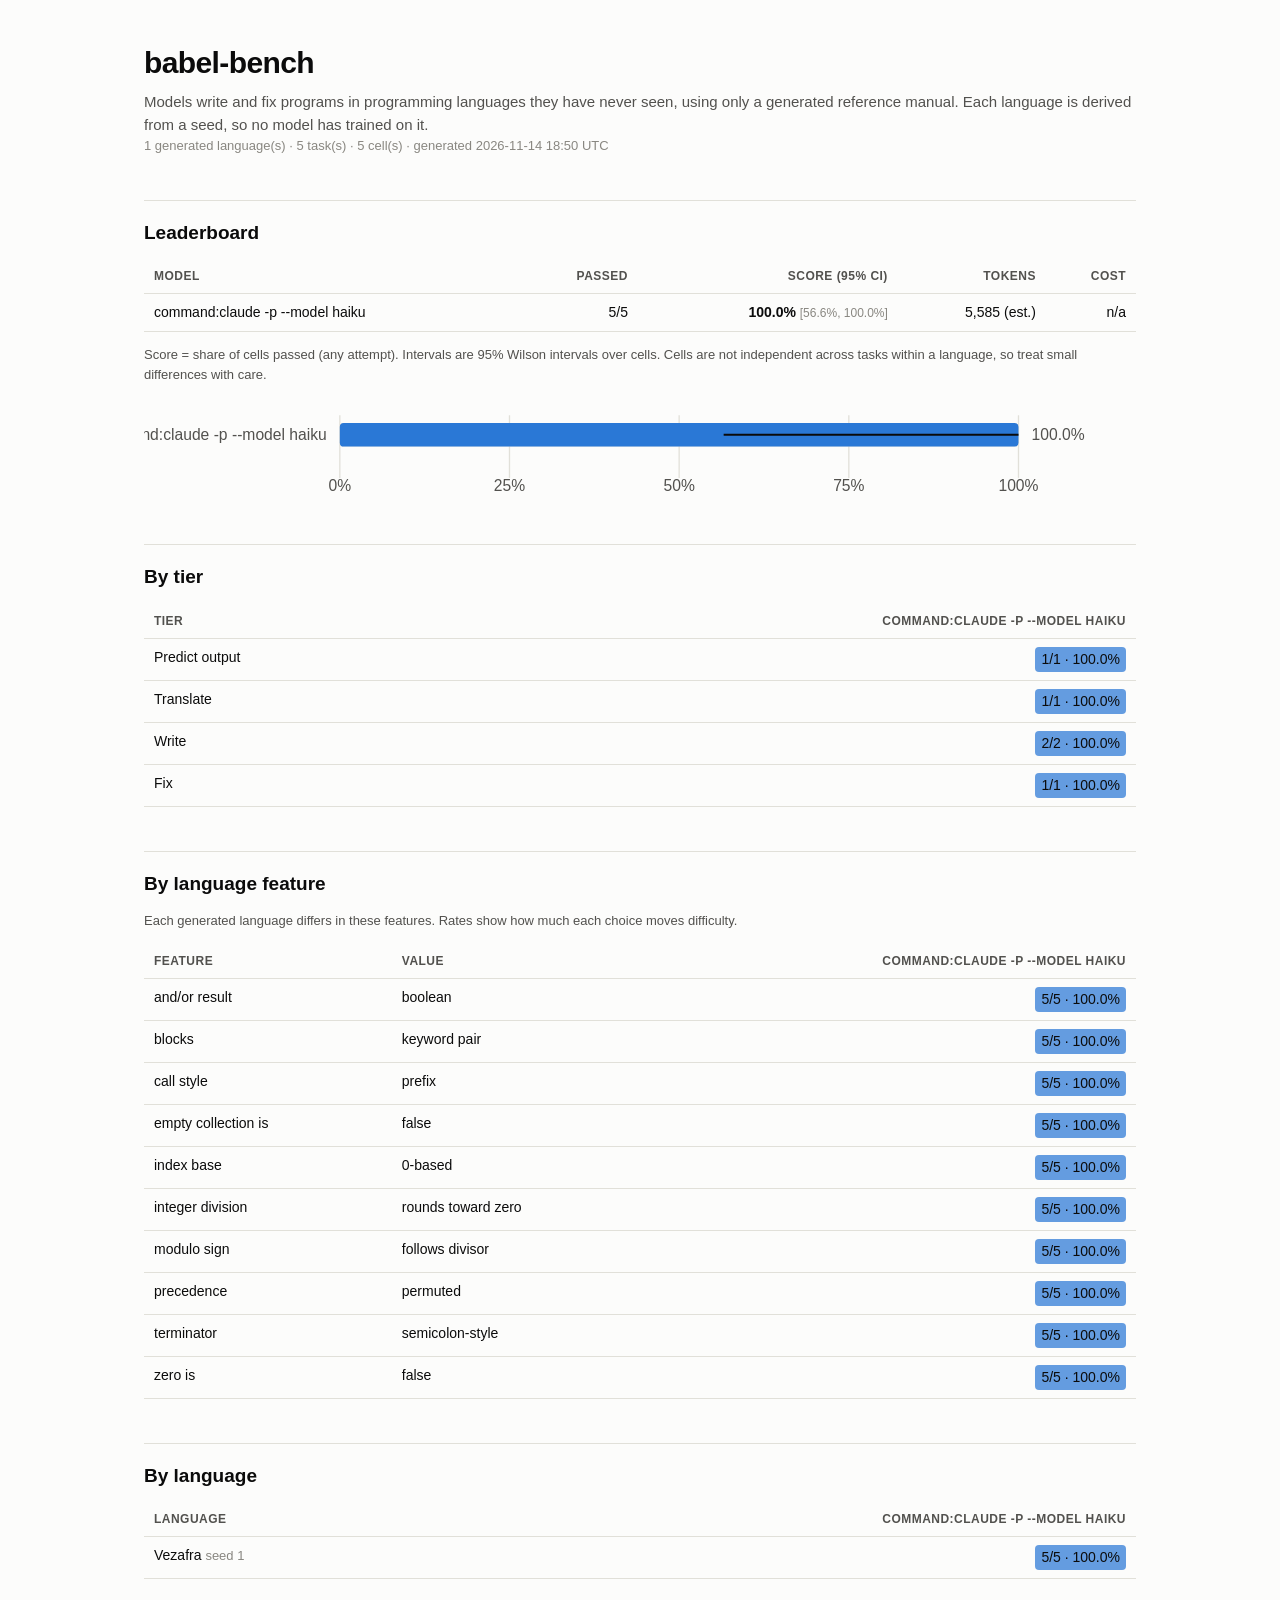
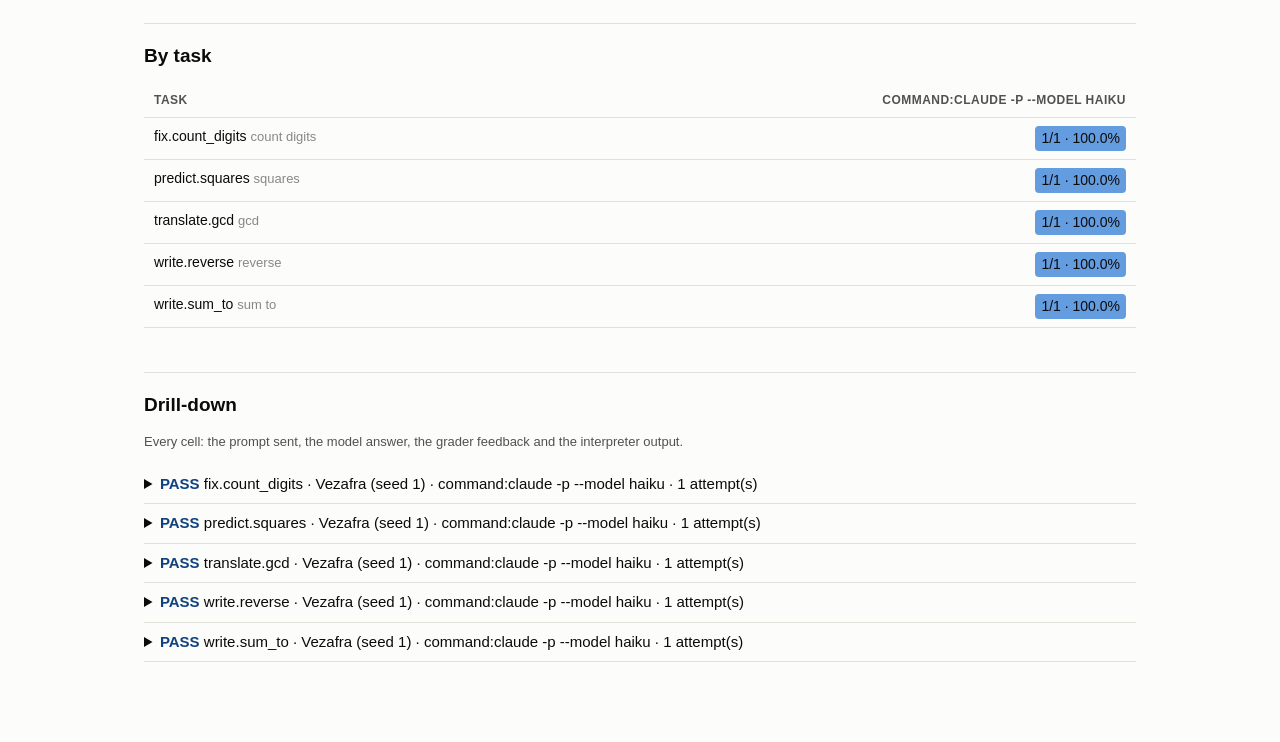
==== samples/haiku-sample/report.html @ 9feb61d3 "docs: README with architecture, quickstart, verification and Haiku sample" ====
<!doctype html>
<html lang="en"><head><meta charset="utf-8">
<meta name="viewport" content="width=device-width, initial-scale=1">
<title>babel-bench report</title><style>
:root { color-scheme: light; --surface:#fcfcfb; --ink:#0b0b0b; --ink2:#52514e; --muted:#898781;
  --grid:#e1e0d9; --axis:#c3c2b7; --blue:#2a78d6; --blue-soft:#cde2fb; --blue-deep:#104281; }
@media (prefers-color-scheme: dark) { :root { color-scheme: dark; --surface:#1a1a19; --ink:#f0efec;
  --ink2:#c3c2b7; --muted:#898781; --grid:#2c2c2a; --axis:#383835; --blue:#3987e5; --blue-soft:#1c5cab;
  --blue-deep:#9ec5f4; } }
* { box-sizing: border-box; }
body { margin:0; background:var(--surface); color:var(--ink);
  font: 15px/1.5 -apple-system, BlinkMacSystemFont, "Helvetica Neue", Arial, sans-serif; }
main { max-width: 1040px; margin: 0 auto; padding: 40px 24px 80px; }
h1 { font-size: 30px; margin: 0 0 6px; letter-spacing: -0.02em; }
h2 { font-size: 19px; margin: 44px 0 12px; padding-top: 18px; border-top: 1px solid var(--grid); }
p.lede, .meta { color: var(--ink2); margin: 0; }
.meta { font-size: 13px; color: var(--muted); }
table { width: 100%; border-collapse: collapse; font-size: 14px; font-variant-numeric: tabular-nums; }
th, td { text-align: left; padding: 8px 10px; border-bottom: 1px solid var(--grid); vertical-align: top; }
th { font-weight: 600; color: var(--ink2); font-size: 12px; text-transform: uppercase; letter-spacing: .04em; }
td.num, th.num { text-align: right; }
.cell { display:inline-block; min-width: 54px; text-align:center; border-radius: 4px; padding: 2px 6px; }
.ci { color: var(--muted); font-size: 12px; }
.pass { color: var(--blue-deep); font-weight: 600; } .fail { color: var(--ink2); }
details { border-bottom: 1px solid var(--grid); padding: 8px 0; }
summary { cursor: pointer; font-variant-numeric: tabular-nums; }
pre { background: rgba(0,0,0,0.04); padding: 10px 12px; border-radius: 6px; overflow-x: auto;
  font: 12.5px/1.45 ui-monospace, SFMono-Regular, Menlo, monospace; white-space: pre-wrap; }
.note { color: var(--ink2); font-size: 13px; }
svg text { font: 12px -apple-system, Helvetica, Arial, sans-serif; fill: var(--ink2); }
</style></head>
<body><main>
<h1>babel-bench</h1>
<p class="lede">Models write and fix programs in programming languages they have never seen, using only a
generated reference manual. Each language is derived from a seed, so no model has trained on it.</p>
<p class="meta">1 generated language(s) &middot; 5 task(s) &middot;
5 cell(s) &middot; generated 2026-11-14 18:50 UTC</p>

<h2>Leaderboard</h2>
<table><thead><tr><th>Model</th><th class='num'>Passed</th><th class='num'>Score (95% CI)</th><th class='num'>Tokens</th><th class='num'>Cost</th></tr></thead><tbody><tr><td>command:claude -p --model haiku</td><td class='num'>5/5</td><td class='num'><strong>100.0%</strong> <span class='ci'>[56.6%, 100.0%]</span></td><td class='num'>5,585 (est.)</td><td class='num'>n/a</td></tr></tbody></table>
<p class="note">Score = share of cells passed (any attempt). Intervals are 95% Wilson intervals over cells.
Cells are not independent across tasks within a language, so treat small differences with care.</p>
<svg xmlns="http://www.w3.org/2000/svg" viewBox="0 0 760 74" width="100%" role="img" aria-label="Pass rate per model with 95% Wilson intervals"><line x1="150.0" x2="150.0" y1="14" y2="62" stroke="var(--grid)"/><text x="150.0" y="72" text-anchor="middle">0%</text><line x1="280.0" x2="280.0" y1="14" y2="62" stroke="var(--grid)"/><text x="280.0" y="72" text-anchor="middle">25%</text><line x1="410.0" x2="410.0" y1="14" y2="62" stroke="var(--grid)"/><text x="410.0" y="72" text-anchor="middle">50%</text><line x1="540.0" x2="540.0" y1="14" y2="62" stroke="var(--grid)"/><text x="540.0" y="72" text-anchor="middle">75%</text><line x1="670.0" x2="670.0" y1="14" y2="62" stroke="var(--grid)"/><text x="670.0" y="72" text-anchor="middle">100%</text><text x="140" y="33" text-anchor="end">command:claude -p --model haiku</text><rect x="150" y="20" width="520" height="18" fill="var(--grid)" rx="3"/><rect x="150" y="20" width="520.0" height="18" fill="var(--blue)" rx="3"/><line x1="444.1" x2="670.0" y1="29" y2="29" stroke="var(--ink)" stroke-width="1.5"/><text x="680" y="33">100.0%</text></svg>

<h2>By tier</h2>
<table><thead><tr><th>Tier</th><th class='num'>command:claude -p --model haiku</th></tr></thead><tbody><tr><td>Predict output</td><td class='num'><span class="cell" style="background:rgba(42,120,214,0.72)">1/1 &middot; 100.0%</span></td></tr><tr><td>Translate</td><td class='num'><span class="cell" style="background:rgba(42,120,214,0.72)">1/1 &middot; 100.0%</span></td></tr><tr><td>Write</td><td class='num'><span class="cell" style="background:rgba(42,120,214,0.72)">2/2 &middot; 100.0%</span></td></tr><tr><td>Fix</td><td class='num'><span class="cell" style="background:rgba(42,120,214,0.72)">1/1 &middot; 100.0%</span></td></tr></tbody></table>

<h2>By language feature</h2>
<p class="note">Each generated language differs in these features. Rates show how much each choice moves
difficulty.</p>
<table><thead><tr><th>Feature</th><th>Value</th><th class='num'>command:claude -p --model haiku</th></tr></thead><tbody><tr><td>and/or result</td><td>boolean</td><td class='num'><span class="cell" style="background:rgba(42,120,214,0.72)">5/5 &middot; 100.0%</span></td></tr><tr><td>blocks</td><td>keyword pair</td><td class='num'><span class="cell" style="background:rgba(42,120,214,0.72)">5/5 &middot; 100.0%</span></td></tr><tr><td>call style</td><td>prefix</td><td class='num'><span class="cell" style="background:rgba(42,120,214,0.72)">5/5 &middot; 100.0%</span></td></tr><tr><td>empty collection is</td><td>false</td><td class='num'><span class="cell" style="background:rgba(42,120,214,0.72)">5/5 &middot; 100.0%</span></td></tr><tr><td>index base</td><td>0-based</td><td class='num'><span class="cell" style="background:rgba(42,120,214,0.72)">5/5 &middot; 100.0%</span></td></tr><tr><td>integer division</td><td>rounds toward zero</td><td class='num'><span class="cell" style="background:rgba(42,120,214,0.72)">5/5 &middot; 100.0%</span></td></tr><tr><td>modulo sign</td><td>follows divisor</td><td class='num'><span class="cell" style="background:rgba(42,120,214,0.72)">5/5 &middot; 100.0%</span></td></tr><tr><td>precedence</td><td>permuted</td><td class='num'><span class="cell" style="background:rgba(42,120,214,0.72)">5/5 &middot; 100.0%</span></td></tr><tr><td>terminator</td><td>semicolon-style</td><td class='num'><span class="cell" style="background:rgba(42,120,214,0.72)">5/5 &middot; 100.0%</span></td></tr><tr><td>zero is</td><td>false</td><td class='num'><span class="cell" style="background:rgba(42,120,214,0.72)">5/5 &middot; 100.0%</span></td></tr></tbody></table>

<h2>By language</h2>
<table><thead><tr><th>Language</th><th class='num'>command:claude -p --model haiku</th></tr></thead><tbody><tr><td>Vezafra <span class='meta'>seed 1</span></td><td class='num'><span class="cell" style="background:rgba(42,120,214,0.72)">5/5 &middot; 100.0%</span></td></tr></tbody></table>

<h2>By task</h2>
<table><thead><tr><th>Task</th><th class='num'>command:claude -p --model haiku</th></tr></thead><tbody><tr><td>fix.count_digits <span class='meta'>count digits</span></td><td class='num'><span class="cell" style="background:rgba(42,120,214,0.72)">1/1 &middot; 100.0%</span></td></tr><tr><td>predict.squares <span class='meta'>squares</span></td><td class='num'><span class="cell" style="background:rgba(42,120,214,0.72)">1/1 &middot; 100.0%</span></td></tr><tr><td>translate.gcd <span class='meta'>gcd</span></td><td class='num'><span class="cell" style="background:rgba(42,120,214,0.72)">1/1 &middot; 100.0%</span></td></tr><tr><td>write.reverse <span class='meta'>reverse</span></td><td class='num'><span class="cell" style="background:rgba(42,120,214,0.72)">1/1 &middot; 100.0%</span></td></tr><tr><td>write.sum_to <span class='meta'>sum to</span></td><td class='num'><span class="cell" style="background:rgba(42,120,214,0.72)">1/1 &middot; 100.0%</span></td></tr></tbody></table>

<h2>Drill-down</h2>
<p class="note">Every cell: the prompt sent, the model answer, the grader feedback and the interpreter output.</p>
<details><summary><span class='pass'>PASS</span> fix.count_digits &middot; Vezafra (seed 1) &middot; command:claude -p --model haiku &middot; 1 attempt(s)</summary><p class='note'>Prompt (attempt 1)</p><pre># Vezafra: reference manual
# Vezafra reference manual

Vezafra is a small imperative language. A program is a list of statements. The grader calls the function `budru solve(...)` with arguments and prints the value it returns.

## Words and values
- Function definition: `budru`. Conditionals: `glugi` / `supine`. Loops: `botu`. Return: `kezvai`.
- Booleans: `vedreebe` and `kreedena`. Integers: `0`, `42` (negative numbers use the prefix negation operator `-`). Strings: double quotes, e.g. &quot;hi&quot;.
- Lists are written `[a, b, c]`. Values are immutable: `append` returns a new list.
- A function that does not return a value yields `none`.
- Printed values: integers as digits, booleans as `true`/`false`, strings as-is, lists as `[a, b]`.

## Statements
- Assignment: `name = expression`. The first assignment inside a function creates the variable.
- Blocks start with `poutrai` and end with `teevu`. Statements inside a block follow the same rules.
- Statement endings: each simple statement ends with `.`.
- Identifiers are plain letters, digits and underscores (not starting with a digit).

## Operators and precedence
- Negation: `-x`. Logical not: `!x`. Both bind tighter than any binary operator.
- Binary operators, lowest binding first (same line = same precedence, grouped left to right):
1. `||`
2. `+`, `-`
3. `&amp;&amp;`
4. `==`, `!=`, `&lt;`, `&lt;=`, `&gt;`, `&gt;=`
5. `*`, `/`, `%`
- Calls and indexing bind tightest of all.
- Parentheses group as usual.

## Calls
- A call is written `name(arg, ...)`. Built-in and user-defined functions use the same form.

## Indexing
- `xs[i]` reads an element. Indices start at **0**: the first element is `xs[0]`, the last is `xs[0 + len(xs) - 1]`.
- Indexing outside the valid range is a runtime error.

## Truthiness
- `kreedena`, `vedreebe`: as written. `none`: false.
- The integer 0 is false. An empty list or empty string is false. Any other integer is true.

## Integer arithmetic
- `/` on integers rounds toward zero: `-7 / 2` evaluates to -3.
- `%` takes the sign of the divisor: `-7 % 3` evaluates to 2, and `7 % -3` evaluates to -2.
- Division or modulo by zero is a runtime error. `+` also joins two strings.

## and / or
- `and` and `or` short-circuit. They return a boolean: `0 or 5` evaluates to true, `vedreebe and 0` evaluates to false.

## Built-in functions
- `brupu(x)`: number of items in a list or characters in a string.
- `trimai(xs, v)`: a new list with `v` added at the end.
- `briree(x)`: the printed form of `x` as a string.
- `kepen(x)`: prints `x` on its own line.

## Limits
- Programs get a bounded number of steps, a bounded call depth and bounded list and string sizes. Exceeding a limit (for example an infinite loop) is an error.

## Worked examples (executed when this manual was generated)

### Integer division and modulo
```
kepen(- 7 / 2) .
kepen(- 7 % 3) .
kepen(7 / - 2) .
kepen(7 % - 3) .
```
Output:
```
-3
2
-3
-2
```

### Operator precedence
```
kepen(2 + 3 * 4) .
kepen(1 == (0 + 1)) .
```
Output:
```
14
true
```

### Truthiness in conditions
```
glugi 0 poutrai
  kepen(&quot;zero is true&quot;) .
teevu supine poutrai
  kepen(&quot;zero is false&quot;) .
teevu
glugi[] poutrai
  kepen(&quot;empty list is true&quot;) .
teevu supine poutrai
  kepen(&quot;empty list is false&quot;) .
teevu
```
Output:
```
zero is false
empty list is false
```

### Indexing
```
xs = [10, 20, 30] .
kepen(xs[0]) .
kepen(xs[2]) .
```
Output:
```
10
30
```

### and / or
```
kepen(0 || 5) .
kepen(vedreebe &amp;&amp; 0) .
```
Output:
```
true
false
```

### Functions, loops and calls
```
budru add(a, b) poutrai
  kezvai a + b .
teevu
acc = 0 .
i = 1 .
botu i &lt;= 3 poutrai
  acc = acc + i .
  i = i + 1 .
teevu
kepen(acc) .
kepen(add(2, 3)) .
```
Output:
```
6
5
```

# Task: count digits
Define solve(n) returning how many decimal digits the non-negative integer n has (0 has one digit). The program shown below was meant to do this but has one bug; reply with the complete corrected program.

## Buggy program
```
budru solve(n) poutrai
  count = 1 .
  m = n .
  botu m &gt; 10 poutrai
    m = m / 10 .
    count = count + 1 .
  teevu
  kezvai count .
teevu
```

## Visible examples
- solve(7) returns 1
- solve(10) returns 2

## Answer format
Define a function named `solve` with the parameters described above. Reply with one fenced code block containing the complete program (top-level statements are allowed). Do not explain.
</pre><p class='note'>Attempt 1: passed, 6/6 tests, 1141 in / 37 out tokens</p><p class='note'>Model answer</p><pre>```
budru solve(n) poutrai
  count = 1 .
  m = n .
  botu m &gt;= 10 poutrai
    m = m / 10 .
    count = count + 1 .
  teevu
  kezvai count .
teevu
```
</pre></details><details><summary><span class='pass'>PASS</span> predict.squares &middot; Vezafra (seed 1) &middot; command:claude -p --model haiku &middot; 1 attempt(s)</summary><p class='note'>Prompt (attempt 1)</p><pre># Vezafra: reference manual
# Vezafra reference manual

Vezafra is a small imperative language. A program is a list of statements. The grader calls the function `budru solve(...)` with arguments and prints the value it returns.

## Words and values
- Function definition: `budru`. Conditionals: `glugi` / `supine`. Loops: `botu`. Return: `kezvai`.
- Booleans: `vedreebe` and `kreedena`. Integers: `0`, `42` (negative numbers use the prefix negation operator `-`). Strings: double quotes, e.g. &quot;hi&quot;.
- Lists are written `[a, b, c]`. Values are immutable: `append` returns a new list.
- A function that does not return a value yields `none`.
- Printed values: integers as digits, booleans as `true`/`false`, strings as-is, lists as `[a, b]`.

## Statements
- Assignment: `name = expression`. The first assignment inside a function creates the variable.
- Blocks start with `poutrai` and end with `teevu`. Statements inside a block follow the same rules.
- Statement endings: each simple statement ends with `.`.
- Identifiers are plain letters, digits and underscores (not starting with a digit).

## Operators and precedence
- Negation: `-x`. Logical not: `!x`. Both bind tighter than any binary operator.
- Binary operators, lowest binding first (same line = same precedence, grouped left to right):
1. `||`
2. `+`, `-`
3. `&amp;&amp;`
4. `==`, `!=`, `&lt;`, `&lt;=`, `&gt;`, `&gt;=`
5. `*`, `/`, `%`
- Calls and indexing bind tightest of all.
- Parentheses group as usual.

## Calls
- A call is written `name(arg, ...)`. Built-in and user-defined functions use the same form.

## Indexing
- `xs[i]` reads an element. Indices start at **0**: the first element is `xs[0]`, the last is `xs[0 + len(xs) - 1]`.
- Indexing outside the valid range is a runtime error.

## Truthiness
- `kreedena`, `vedreebe`: as written. `none`: false.
- The integer 0 is false. An empty list or empty string is false. Any other integer is true.

## Integer arithmetic
- `/` on integers rounds toward zero: `-7 / 2` evaluates to -3.
- `%` takes the sign of the divisor: `-7 % 3` evaluates to 2, and `7 % -3` evaluates to -2.
- Division or modulo by zero is a runtime error. `+` also joins two strings.

## and / or
- `and` and `or` short-circuit. They return a boolean: `0 or 5` evaluates to true, `vedreebe and 0` evaluates to false.

## Built-in functions
- `brupu(x)`: number of items in a list or characters in a string.
- `trimai(xs, v)`: a new list with `v` added at the end.
- `briree(x)`: the printed form of `x` as a string.
- `kepen(x)`: prints `x` on its own line.

## Limits
- Programs get a bounded number of steps, a bounded call depth and bounded list and string sizes. Exceeding a limit (for example an infinite loop) is an error.

## Worked examples (executed when this manual was generated)

### Integer division and modulo
```
kepen(- 7 / 2) .
kepen(- 7 % 3) .
kepen(7 / - 2) .
kepen(7 % - 3) .
```
Output:
```
-3
2
-3
-2
```

### Operator precedence
```
kepen(2 + 3 * 4) .
kepen(1 == (0 + 1)) .
```
Output:
```
14
true
```

### Truthiness in conditions
```
glugi 0 poutrai
  kepen(&quot;zero is true&quot;) .
teevu supine poutrai
  kepen(&quot;zero is false&quot;) .
teevu
glugi[] poutrai
  kepen(&quot;empty list is true&quot;) .
teevu supine poutrai
  kepen(&quot;empty list is false&quot;) .
teevu
```
Output:
```
zero is false
empty list is false
```

### Indexing
```
xs = [10, 20, 30] .
kepen(xs[0]) .
kepen(xs[2]) .
```
Output:
```
10
30
```

### and / or
```
kepen(0 || 5) .
kepen(vedreebe &amp;&amp; 0) .
```
Output:
```
true
false
```

### Functions, loops and calls
```
budru add(a, b) poutrai
  kezvai a + b .
teevu
acc = 0 .
i = 1 .
botu i &lt;= 3 poutrai
  acc = acc + i .
  i = i + 1 .
teevu
kepen(acc) .
kepen(add(2, 3)) .
```
Output:
```
6
5
```

# Task: squares
The program below is written in the language. Work out exactly what it prints and reply with its output, one line per printed value, and nothing else.

## Program
```
i = 1 .
botu i &lt;= 4 poutrai
  kepen(i * i) .
  i = i + 1 .
teevu
```

## Answer format
Reply with one fenced code block containing only the printed output.
</pre><p class='note'>Attempt 1: passed, 1/1 tests, 1060 in / 4 out tokens</p><p class='note'>Model answer</p><pre>```
1
4
9
16
```
</pre></details><details><summary><span class='pass'>PASS</span> translate.gcd &middot; Vezafra (seed 1) &middot; command:claude -p --model haiku &middot; 1 attempt(s)</summary><p class='note'>Prompt (attempt 1)</p><pre># Vezafra: reference manual
# Vezafra reference manual

Vezafra is a small imperative language. A program is a list of statements. The grader calls the function `budru solve(...)` with arguments and prints the value it returns.

## Words and values
- Function definition: `budru`. Conditionals: `glugi` / `supine`. Loops: `botu`. Return: `kezvai`.
- Booleans: `vedreebe` and `kreedena`. Integers: `0`, `42` (negative numbers use the prefix negation operator `-`). Strings: double quotes, e.g. &quot;hi&quot;.
- Lists are written `[a, b, c]`. Values are immutable: `append` returns a new list.
- A function that does not return a value yields `none`.
- Printed values: integers as digits, booleans as `true`/`false`, strings as-is, lists as `[a, b]`.

## Statements
- Assignment: `name = expression`. The first assignment inside a function creates the variable.
- Blocks start with `poutrai` and end with `teevu`. Statements inside a block follow the same rules.
- Statement endings: each simple statement ends with `.`.
- Identifiers are plain letters, digits and underscores (not starting with a digit).

## Operators and precedence
- Negation: `-x`. Logical not: `!x`. Both bind tighter than any binary operator.
- Binary operators, lowest binding first (same line = same precedence, grouped left to right):
1. `||`
2. `+`, `-`
3. `&amp;&amp;`
4. `==`, `!=`, `&lt;`, `&lt;=`, `&gt;`, `&gt;=`
5. `*`, `/`, `%`
- Calls and indexing bind tightest of all.
- Parentheses group as usual.

## Calls
- A call is written `name(arg, ...)`. Built-in and user-defined functions use the same form.

## Indexing
- `xs[i]` reads an element. Indices start at **0**: the first element is `xs[0]`, the last is `xs[0 + len(xs) - 1]`.
- Indexing outside the valid range is a runtime error.

## Truthiness
- `kreedena`, `vedreebe`: as written. `none`: false.
- The integer 0 is false. An empty list or empty string is false. Any other integer is true.

## Integer arithmetic
- `/` on integers rounds toward zero: `-7 / 2` evaluates to -3.
- `%` takes the sign of the divisor: `-7 % 3` evaluates to 2, and `7 % -3` evaluates to -2.
- Division or modulo by zero is a runtime error. `+` also joins two strings.

## and / or
- `and` and `or` short-circuit. They return a boolean: `0 or 5` evaluates to true, `vedreebe and 0` evaluates to false.

## Built-in functions
- `brupu(x)`: number of items in a list or characters in a string.
- `trimai(xs, v)`: a new list with `v` added at the end.
- `briree(x)`: the printed form of `x` as a string.
- `kepen(x)`: prints `x` on its own line.

## Limits
- Programs get a bounded number of steps, a bounded call depth and bounded list and string sizes. Exceeding a limit (for example an infinite loop) is an error.

## Worked examples (executed when this manual was generated)

### Integer division and modulo
```
kepen(- 7 / 2) .
kepen(- 7 % 3) .
kepen(7 / - 2) .
kepen(7 % - 3) .
```
Output:
```
-3
2
-3
-2
```

### Operator precedence
```
kepen(2 + 3 * 4) .
kepen(1 == (0 + 1)) .
```
Output:
```
14
true
```

### Truthiness in conditions
```
glugi 0 poutrai
  kepen(&quot;zero is true&quot;) .
teevu supine poutrai
  kepen(&quot;zero is false&quot;) .
teevu
glugi[] poutrai
  kepen(&quot;empty list is true&quot;) .
teevu supine poutrai
  kepen(&quot;empty list is false&quot;) .
teevu
```
Output:
```
zero is false
empty list is false
```

### Indexing
```
xs = [10, 20, 30] .
kepen(xs[0]) .
kepen(xs[2]) .
```
Output:
```
10
30
```

### and / or
```
kepen(0 || 5) .
kepen(vedreebe &amp;&amp; 0) .
```
Output:
```
true
false
```

### Functions, loops and calls
```
budru add(a, b) poutrai
  kezvai a + b .
teevu
acc = 0 .
i = 1 .
botu i &lt;= 3 poutrai
  acc = acc + i .
  i = i + 1 .
teevu
kepen(acc) .
kepen(add(2, 3)) .
```
Output:
```
6
5
```

# Task: gcd
Rewrite the Python function below in the language so that it behaves identically. Use only the language&#x27;s own constructs and conventions.

## Python function to translate
```
def solve(a, b):
    while b != 0:
        t = b
        b = a % b
        a = t
    return a
```

## Visible examples
- solve(12, 18) returns 6
- solve(7, 0) returns 7

## Answer format
Define a function named `solve` with the parameters described above. Reply with one fenced code block containing the complete program (top-level statements are allowed). Do not explain.
</pre><p class='note'>Attempt 1: passed, 5/5 tests, 1116 in / 30 out tokens</p><p class='note'>Model answer</p><pre>```
budru solve(a, b) poutrai
  botu b != 0 poutrai
    t = b .
    b = a % b .
    a = t .
  teevu
  kezvai a .
teevu
```
</pre></details><details><summary><span class='pass'>PASS</span> write.reverse &middot; Vezafra (seed 1) &middot; command:claude -p --model haiku &middot; 1 attempt(s)</summary><p class='note'>Prompt (attempt 1)</p><pre># Vezafra: reference manual
# Vezafra reference manual

Vezafra is a small imperative language. A program is a list of statements. The grader calls the function `budru solve(...)` with arguments and prints the value it returns.

## Words and values
- Function definition: `budru`. Conditionals: `glugi` / `supine`. Loops: `botu`. Return: `kezvai`.
- Booleans: `vedreebe` and `kreedena`. Integers: `0`, `42` (negative numbers use the prefix negation operator `-`). Strings: double quotes, e.g. &quot;hi&quot;.
- Lists are written `[a, b, c]`. Values are immutable: `append` returns a new list.
- A function that does not return a value yields `none`.
- Printed values: integers as digits, booleans as `true`/`false`, strings as-is, lists as `[a, b]`.

## Statements
- Assignment: `name = expression`. The first assignment inside a function creates the variable.
- Blocks start with `poutrai` and end with `teevu`. Statements inside a block follow the same rules.
- Statement endings: each simple statement ends with `.`.
- Identifiers are plain letters, digits and underscores (not starting with a digit).

## Operators and precedence
- Negation: `-x`. Logical not: `!x`. Both bind tighter than any binary operator.
- Binary operators, lowest binding first (same line = same precedence, grouped left to right):
1. `||`
2. `+`, `-`
3. `&amp;&amp;`
4. `==`, `!=`, `&lt;`, `&lt;=`, `&gt;`, `&gt;=`
5. `*`, `/`, `%`
- Calls and indexing bind tightest of all.
- Parentheses group as usual.

## Calls
- A call is written `name(arg, ...)`. Built-in and user-defined functions use the same form.

## Indexing
- `xs[i]` reads an element. Indices start at **0**: the first element is `xs[0]`, the last is `xs[0 + len(xs) - 1]`.
- Indexing outside the valid range is a runtime error.

## Truthiness
- `kreedena`, `vedreebe`: as written. `none`: false.
- The integer 0 is false. An empty list or empty string is false. Any other integer is true.

## Integer arithmetic
- `/` on integers rounds toward zero: `-7 / 2` evaluates to -3.
- `%` takes the sign of the divisor: `-7 % 3` evaluates to 2, and `7 % -3` evaluates to -2.
- Division or modulo by zero is a runtime error. `+` also joins two strings.

## and / or
- `and` and `or` short-circuit. They return a boolean: `0 or 5` evaluates to true, `vedreebe and 0` evaluates to false.

## Built-in functions
- `brupu(x)`: number of items in a list or characters in a string.
- `trimai(xs, v)`: a new list with `v` added at the end.
- `briree(x)`: the printed form of `x` as a string.
- `kepen(x)`: prints `x` on its own line.

## Limits
- Programs get a bounded number of steps, a bounded call depth and bounded list and string sizes. Exceeding a limit (for example an infinite loop) is an error.

## Worked examples (executed when this manual was generated)

### Integer division and modulo
```
kepen(- 7 / 2) .
kepen(- 7 % 3) .
kepen(7 / - 2) .
kepen(7 % - 3) .
```
Output:
```
-3
2
-3
-2
```

### Operator precedence
```
kepen(2 + 3 * 4) .
kepen(1 == (0 + 1)) .
```
Output:
```
14
true
```

### Truthiness in conditions
```
glugi 0 poutrai
  kepen(&quot;zero is true&quot;) .
teevu supine poutrai
  kepen(&quot;zero is false&quot;) .
teevu
glugi[] poutrai
  kepen(&quot;empty list is true&quot;) .
teevu supine poutrai
  kepen(&quot;empty list is false&quot;) .
teevu
```
Output:
```
zero is false
empty list is false
```

### Indexing
```
xs = [10, 20, 30] .
kepen(xs[0]) .
kepen(xs[2]) .
```
Output:
```
10
30
```

### and / or
```
kepen(0 || 5) .
kepen(vedreebe &amp;&amp; 0) .
```
Output:
```
true
false
```

### Functions, loops and calls
```
budru add(a, b) poutrai
  kezvai a + b .
teevu
acc = 0 .
i = 1 .
botu i &lt;= 3 poutrai
  acc = acc + i .
  i = i + 1 .
teevu
kepen(acc) .
kepen(add(2, 3)) .
```
Output:
```
6
5
```

# Task: reverse
Define solve(xs) returning a new list holding the elements of xs in reverse order.

## Visible examples
- solve([1, 2, 3]) returns [3, 2, 1]
- solve([]) returns []

## Answer format
Define a function named `solve` with the parameters described above. Reply with one fenced code block containing the complete program (top-level statements are allowed). Do not explain.
</pre><p class='note'>Attempt 1: passed, 4/4 tests, 1072 in / 41 out tokens</p><p class='note'>Model answer</p><pre>```
budru solve(xs) poutrai
  out = [] .
  i = brupu(xs) - 1 .
  botu i &gt;= 0 poutrai
    out = trimai(out, xs[i]) .
    i = i - 1 .
  teevu
  kezvai out .
teevu
```
</pre></details><details><summary><span class='pass'>PASS</span> write.sum_to &middot; Vezafra (seed 1) &middot; command:claude -p --model haiku &middot; 1 attempt(s)</summary><p class='note'>Prompt (attempt 1)</p><pre># Vezafra: reference manual
# Vezafra reference manual

Vezafra is a small imperative language. A program is a list of statements. The grader calls the function `budru solve(...)` with arguments and prints the value it returns.

## Words and values
- Function definition: `budru`. Conditionals: `glugi` / `supine`. Loops: `botu`. Return: `kezvai`.
- Booleans: `vedreebe` and `kreedena`. Integers: `0`, `42` (negative numbers use the prefix negation operator `-`). Strings: double quotes, e.g. &quot;hi&quot;.
- Lists are written `[a, b, c]`. Values are immutable: `append` returns a new list.
- A function that does not return a value yields `none`.
- Printed values: integers as digits, booleans as `true`/`false`, strings as-is, lists as `[a, b]`.

## Statements
- Assignment: `name = expression`. The first assignment inside a function creates the variable.
- Blocks start with `poutrai` and end with `teevu`. Statements inside a block follow the same rules.
- Statement endings: each simple statement ends with `.`.
- Identifiers are plain letters, digits and underscores (not starting with a digit).

## Operators and precedence
- Negation: `-x`. Logical not: `!x`. Both bind tighter than any binary operator.
- Binary operators, lowest binding first (same line = same precedence, grouped left to right):
1. `||`
2. `+`, `-`
3. `&amp;&amp;`
4. `==`, `!=`, `&lt;`, `&lt;=`, `&gt;`, `&gt;=`
5. `*`, `/`, `%`
- Calls and indexing bind tightest of all.
- Parentheses group as usual.

## Calls
- A call is written `name(arg, ...)`. Built-in and user-defined functions use the same form.

## Indexing
- `xs[i]` reads an element. Indices start at **0**: the first element is `xs[0]`, the last is `xs[0 + len(xs) - 1]`.
- Indexing outside the valid range is a runtime error.

## Truthiness
- `kreedena`, `vedreebe`: as written. `none`: false.
- The integer 0 is false. An empty list or empty string is false. Any other integer is true.

## Integer arithmetic
- `/` on integers rounds toward zero: `-7 / 2` evaluates to -3.
- `%` takes the sign of the divisor: `-7 % 3` evaluates to 2, and `7 % -3` evaluates to -2.
- Division or modulo by zero is a runtime error. `+` also joins two strings.

## and / or
- `and` and `or` short-circuit. They return a boolean: `0 or 5` evaluates to true, `vedreebe and 0` evaluates to false.

## Built-in functions
- `brupu(x)`: number of items in a list or characters in a string.
- `trimai(xs, v)`: a new list with `v` added at the end.
- `briree(x)`: the printed form of `x` as a string.
- `kepen(x)`: prints `x` on its own line.

## Limits
- Programs get a bounded number of steps, a bounded call depth and bounded list and string sizes. Exceeding a limit (for example an infinite loop) is an error.

## Worked examples (executed when this manual was generated)

### Integer division and modulo
```
kepen(- 7 / 2) .
kepen(- 7 % 3) .
kepen(7 / - 2) .
kepen(7 % - 3) .
```
Output:
```
-3
2
-3
-2
```

### Operator precedence
```
kepen(2 + 3 * 4) .
kepen(1 == (0 + 1)) .
```
Output:
```
14
true
```

### Truthiness in conditions
```
glugi 0 poutrai
  kepen(&quot;zero is true&quot;) .
teevu supine poutrai
  kepen(&quot;zero is false&quot;) .
teevu
glugi[] poutrai
  kepen(&quot;empty list is true&quot;) .
teevu supine poutrai
  kepen(&quot;empty list is false&quot;) .
teevu
```
Output:
```
zero is false
empty list is false
```

### Indexing
```
xs = [10, 20, 30] .
kepen(xs[0]) .
kepen(xs[2]) .
```
Output:
```
10
30
```

### and / or
```
kepen(0 || 5) .
kepen(vedreebe &amp;&amp; 0) .
```
Output:
```
true
false
```

### Functions, loops and calls
```
budru add(a, b) poutrai
  kezvai a + b .
teevu
acc = 0 .
i = 1 .
botu i &lt;= 3 poutrai
  acc = acc + i .
  i = i + 1 .
teevu
kepen(acc) .
kepen(add(2, 3)) .
```
Output:
```
6
5
```

# Task: sum to
Define solve(n) returning 1 + 2 + ... + n for a non-negative integer n (0 when n is 0).

## Visible examples
- solve(5) returns 15
- solve(0) returns 0

## Answer format
Define a function named `solve` with the parameters described above. Reply with one fenced code block containing the complete program (top-level statements are allowed). Do not explain.
</pre><p class='note'>Attempt 1: passed, 6/6 tests, 1068 in / 16 out tokens</p><p class='note'>Model answer</p><pre>```
budru solve(n) poutrai
  kezvai n * (n + 1) / 2 .
teevu
```
</pre></details>
</main></body></html>
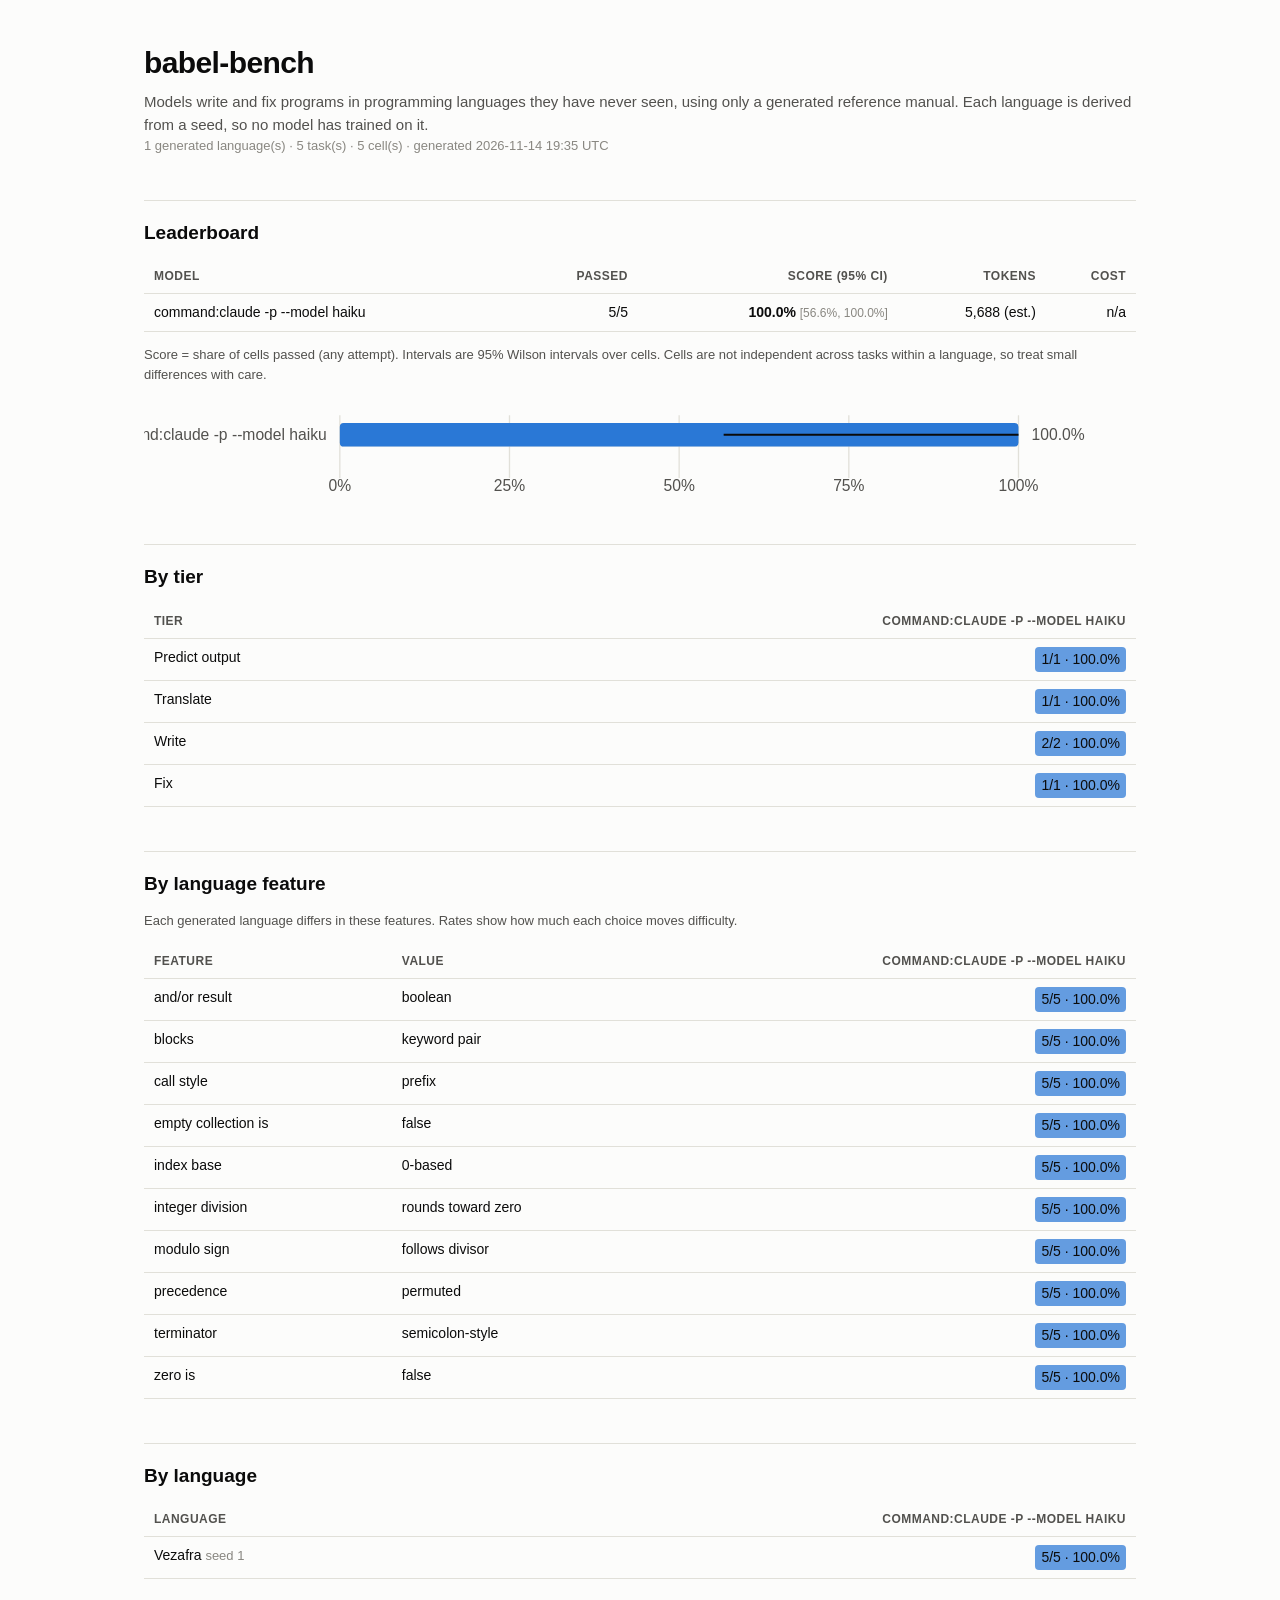
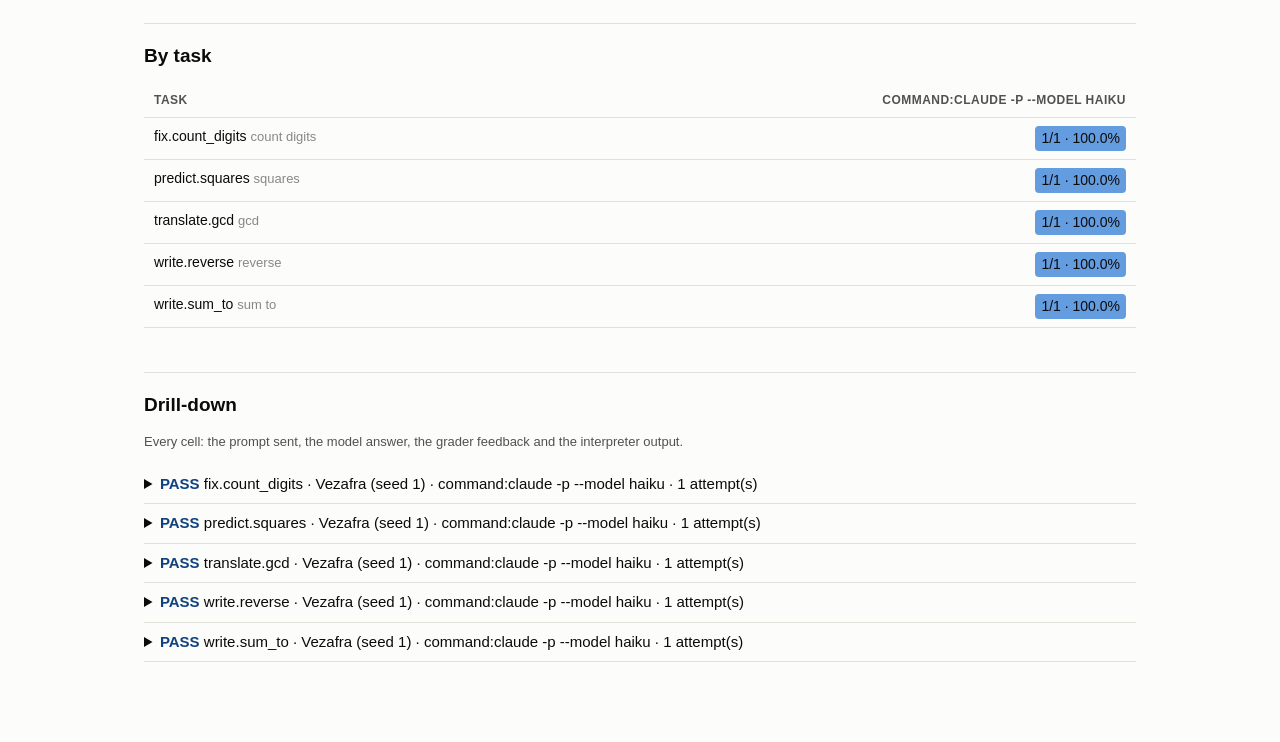
==== commit 10131afa: "fix: close the four loose ends from independent verification - predict tasks depend on generated sem" ====
--- a/samples/haiku-sample/report.html
+++ b/samples/haiku-sample/report.html
@@ -34,10 +34,10 @@
 <p class="lede">Models write and fix programs in programming languages they have never seen, using only a
 generated reference manual. Each language is derived from a seed, so no model has trained on it.</p>
 <p class="meta">1 generated language(s) &middot; 5 task(s) &middot;
-5 cell(s) &middot; generated 2026-11-14 18:50 UTC</p>
+5 cell(s) &middot; generated 2026-11-14 19:35 UTC</p>
 
 <h2>Leaderboard</h2>
-<table><thead><tr><th>Model</th><th class='num'>Passed</th><th class='num'>Score (95% CI)</th><th class='num'>Tokens</th><th class='num'>Cost</th></tr></thead><tbody><tr><td>command:claude -p --model haiku</td><td class='num'>5/5</td><td class='num'><strong>100.0%</strong> <span class='ci'>[56.6%, 100.0%]</span></td><td class='num'>5,585 (est.)</td><td class='num'>n/a</td></tr></tbody></table>
+<table><thead><tr><th>Model</th><th class='num'>Passed</th><th class='num'>Score (95% CI)</th><th class='num'>Tokens</th><th class='num'>Cost</th></tr></thead><tbody><tr><td>command:claude -p --model haiku</td><td class='num'>5/5</td><td class='num'><strong>100.0%</strong> <span class='ci'>[56.6%, 100.0%]</span></td><td class='num'>5,688 (est.)</td><td class='num'>n/a</td></tr></tbody></table>
 <p class="note">Score = share of cells passed (any attempt). Intervals are 95% Wilson intervals over cells.
 Cells are not independent across tasks within a language, so treat small differences with care.</p>
 <svg xmlns="http://www.w3.org/2000/svg" viewBox="0 0 760 74" width="100%" role="img" aria-label="Pass rate per model with 95% Wilson intervals"><line x1="150.0" x2="150.0" y1="14" y2="62" stroke="var(--grid)"/><text x="150.0" y="72" text-anchor="middle">0%</text><line x1="280.0" x2="280.0" y1="14" y2="62" stroke="var(--grid)"/><text x="280.0" y="72" text-anchor="middle">25%</text><line x1="410.0" x2="410.0" y1="14" y2="62" stroke="var(--grid)"/><text x="410.0" y="72" text-anchor="middle">50%</text><line x1="540.0" x2="540.0" y1="14" y2="62" stroke="var(--grid)"/><text x="540.0" y="72" text-anchor="middle">75%</text><line x1="670.0" x2="670.0" y1="14" y2="62" stroke="var(--grid)"/><text x="670.0" y="72" text-anchor="middle">100%</text><text x="140" y="33" text-anchor="end">command:claude -p --model haiku</text><rect x="150" y="20" width="520" height="18" fill="var(--grid)" rx="3"/><rect x="150" y="20" width="520.0" height="18" fill="var(--blue)" rx="3"/><line x1="444.1" x2="670.0" y1="29" y2="29" stroke="var(--ink)" stroke-width="1.5"/><text x="680" y="33">100.0%</text></svg>
@@ -68,7 +68,7 @@
 - Booleans: `vedreebe` and `kreedena`. Integers: `0`, `42` (negative numbers use the prefix negation operator `-`). Strings: double quotes, e.g. &quot;hi&quot;.
 - Lists are written `[a, b, c]`. Values are immutable: `append` returns a new list.
 - A function that does not return a value yields `none`.
-- Printed values: integers as digits, booleans as `true`/`false`, strings as-is, lists as `[a, b]`.
+- Printed values: integers as digits, booleans as `true`/`false`, strings as-is, lists as `[a, b]`. Strings inside a list are in double quotes, e.g. `[&quot;a&quot;, 1]`.
 
 ## Statements
 - Assignment: `name = expression`. The first assignment inside a function creates the variable.
@@ -227,7 +227,7 @@
 
 ## Answer format
 Define a function named `solve` with the parameters described above. Reply with one fenced code block containing the complete program (top-level statements are allowed). Do not explain.
-</pre><p class='note'>Attempt 1: passed, 6/6 tests, 1141 in / 37 out tokens</p><p class='note'>Model answer</p><pre>```
+</pre><p class='note'>Attempt 1: passed, 6/6 tests, 1156 in / 37 out tokens</p><p class='note'>Model answer</p><pre>```
 budru solve(n) poutrai
   count = 1 .
   m = n .
@@ -248,7 +248,7 @@
 - Booleans: `vedreebe` and `kreedena`. Integers: `0`, `42` (negative numbers use the prefix negation operator `-`). Strings: double quotes, e.g. &quot;hi&quot;.
 - Lists are written `[a, b, c]`. Values are immutable: `append` returns a new list.
 - A function that does not return a value yields `none`.
-- Printed values: integers as digits, booleans as `true`/`false`, strings as-is, lists as `[a, b]`.
+- Printed values: integers as digits, booleans as `true`/`false`, strings as-is, lists as `[a, b]`. Strings inside a list are in double quotes, e.g. `[&quot;a&quot;, 1]`.
 
 ## Statements
 - Assignment: `name = expression`. The first assignment inside a function creates the variable.
@@ -392,18 +392,18 @@
 ```
 i = 1 .
 botu i &lt;= 4 poutrai
-  kepen(i * i) .
+  kepen(- (i * i) / 3) .
   i = i + 1 .
 teevu
 ```
 
 ## Answer format
 Reply with one fenced code block containing only the printed output.
-</pre><p class='note'>Attempt 1: passed, 1/1 tests, 1060 in / 4 out tokens</p><p class='note'>Model answer</p><pre>```
-1
-4
-9
-16
+</pre><p class='note'>Attempt 1: passed, 1/1 tests, 1078 in / 4 out tokens</p><p class='note'>Model answer</p><pre>```
+0
+-1
+-3
+-5
 ```
 </pre></details><details><summary><span class='pass'>PASS</span> translate.gcd &middot; Vezafra (seed 1) &middot; command:claude -p --model haiku &middot; 1 attempt(s)</summary><p class='note'>Prompt (attempt 1)</p><pre># Vezafra: reference manual
 # Vezafra reference manual
@@ -415,7 +415,7 @@
 - Booleans: `vedreebe` and `kreedena`. Integers: `0`, `42` (negative numbers use the prefix negation operator `-`). Strings: double quotes, e.g. &quot;hi&quot;.
 - Lists are written `[a, b, c]`. Values are immutable: `append` returns a new list.
 - A function that does not return a value yields `none`.
-- Printed values: integers as digits, booleans as `true`/`false`, strings as-is, lists as `[a, b]`.
+- Printed values: integers as digits, booleans as `true`/`false`, strings as-is, lists as `[a, b]`. Strings inside a list are in double quotes, e.g. `[&quot;a&quot;, 1]`.
 
 ## Statements
 - Assignment: `name = expression`. The first assignment inside a function creates the variable.
@@ -571,7 +571,7 @@
 
 ## Answer format
 Define a function named `solve` with the parameters described above. Reply with one fenced code block containing the complete program (top-level statements are allowed). Do not explain.
-</pre><p class='note'>Attempt 1: passed, 5/5 tests, 1116 in / 30 out tokens</p><p class='note'>Model answer</p><pre>```
+</pre><p class='note'>Attempt 1: passed, 5/5 tests, 1131 in / 30 out tokens</p><p class='note'>Model answer</p><pre>```
 budru solve(a, b) poutrai
   botu b != 0 poutrai
     t = b .
@@ -591,7 +591,7 @@
 - Booleans: `vedreebe` and `kreedena`. Integers: `0`, `42` (negative numbers use the prefix negation operator `-`). Strings: double quotes, e.g. &quot;hi&quot;.
 - Lists are written `[a, b, c]`. Values are immutable: `append` returns a new list.
 - A function that does not return a value yields `none`.
-- Printed values: integers as digits, booleans as `true`/`false`, strings as-is, lists as `[a, b]`.
+- Printed values: integers as digits, booleans as `true`/`false`, strings as-is, lists as `[a, b]`. Strings inside a list are in double quotes, e.g. `[&quot;a&quot;, 1]`.
 
 ## Statements
 - Assignment: `name = expression`. The first assignment inside a function creates the variable.
@@ -737,15 +737,15 @@
 
 ## Answer format
 Define a function named `solve` with the parameters described above. Reply with one fenced code block containing the complete program (top-level statements are allowed). Do not explain.
-</pre><p class='note'>Attempt 1: passed, 4/4 tests, 1072 in / 41 out tokens</p><p class='note'>Model answer</p><pre>```
+</pre><p class='note'>Attempt 1: passed, 4/4 tests, 1087 in / 44 out tokens</p><p class='note'>Model answer</p><pre>```
 budru solve(xs) poutrai
-  out = [] .
+  result = [] .
   i = brupu(xs) - 1 .
   botu i &gt;= 0 poutrai
-    out = trimai(out, xs[i]) .
+    result = trimai(result, xs[i]) .
     i = i - 1 .
   teevu
-  kezvai out .
+  kezvai result .
 teevu
 ```
 </pre></details><details><summary><span class='pass'>PASS</span> write.sum_to &middot; Vezafra (seed 1) &middot; command:claude -p --model haiku &middot; 1 attempt(s)</summary><p class='note'>Prompt (attempt 1)</p><pre># Vezafra: reference manual
@@ -758,7 +758,7 @@
 - Booleans: `vedreebe` and `kreedena`. Integers: `0`, `42` (negative numbers use the prefix negation operator `-`). Strings: double quotes, e.g. &quot;hi&quot;.
 - Lists are written `[a, b, c]`. Values are immutable: `append` returns a new list.
 - A function that does not return a value yields `none`.
-- Printed values: integers as digits, booleans as `true`/`false`, strings as-is, lists as `[a, b]`.
+- Printed values: integers as digits, booleans as `true`/`false`, strings as-is, lists as `[a, b]`. Strings inside a list are in double quotes, e.g. `[&quot;a&quot;, 1]`.
 
 ## Statements
 - Assignment: `name = expression`. The first assignment inside a function creates the variable.
@@ -904,9 +904,15 @@
 
 ## Answer format
 Define a function named `solve` with the parameters described above. Reply with one fenced code block containing the complete program (top-level statements are allowed). Do not explain.
-</pre><p class='note'>Attempt 1: passed, 6/6 tests, 1068 in / 16 out tokens</p><p class='note'>Model answer</p><pre>```
+</pre><p class='note'>Attempt 1: passed, 6/6 tests, 1084 in / 37 out tokens</p><p class='note'>Model answer</p><pre>```
 budru solve(n) poutrai
-  kezvai n * (n + 1) / 2 .
+  total = 0 .
+  i = 1 .
+  botu i &lt;= n poutrai
+    total = total + i .
+    i = i + 1 .
+  teevu
+  kezvai total .
 teevu
 ```
 </pre></details>
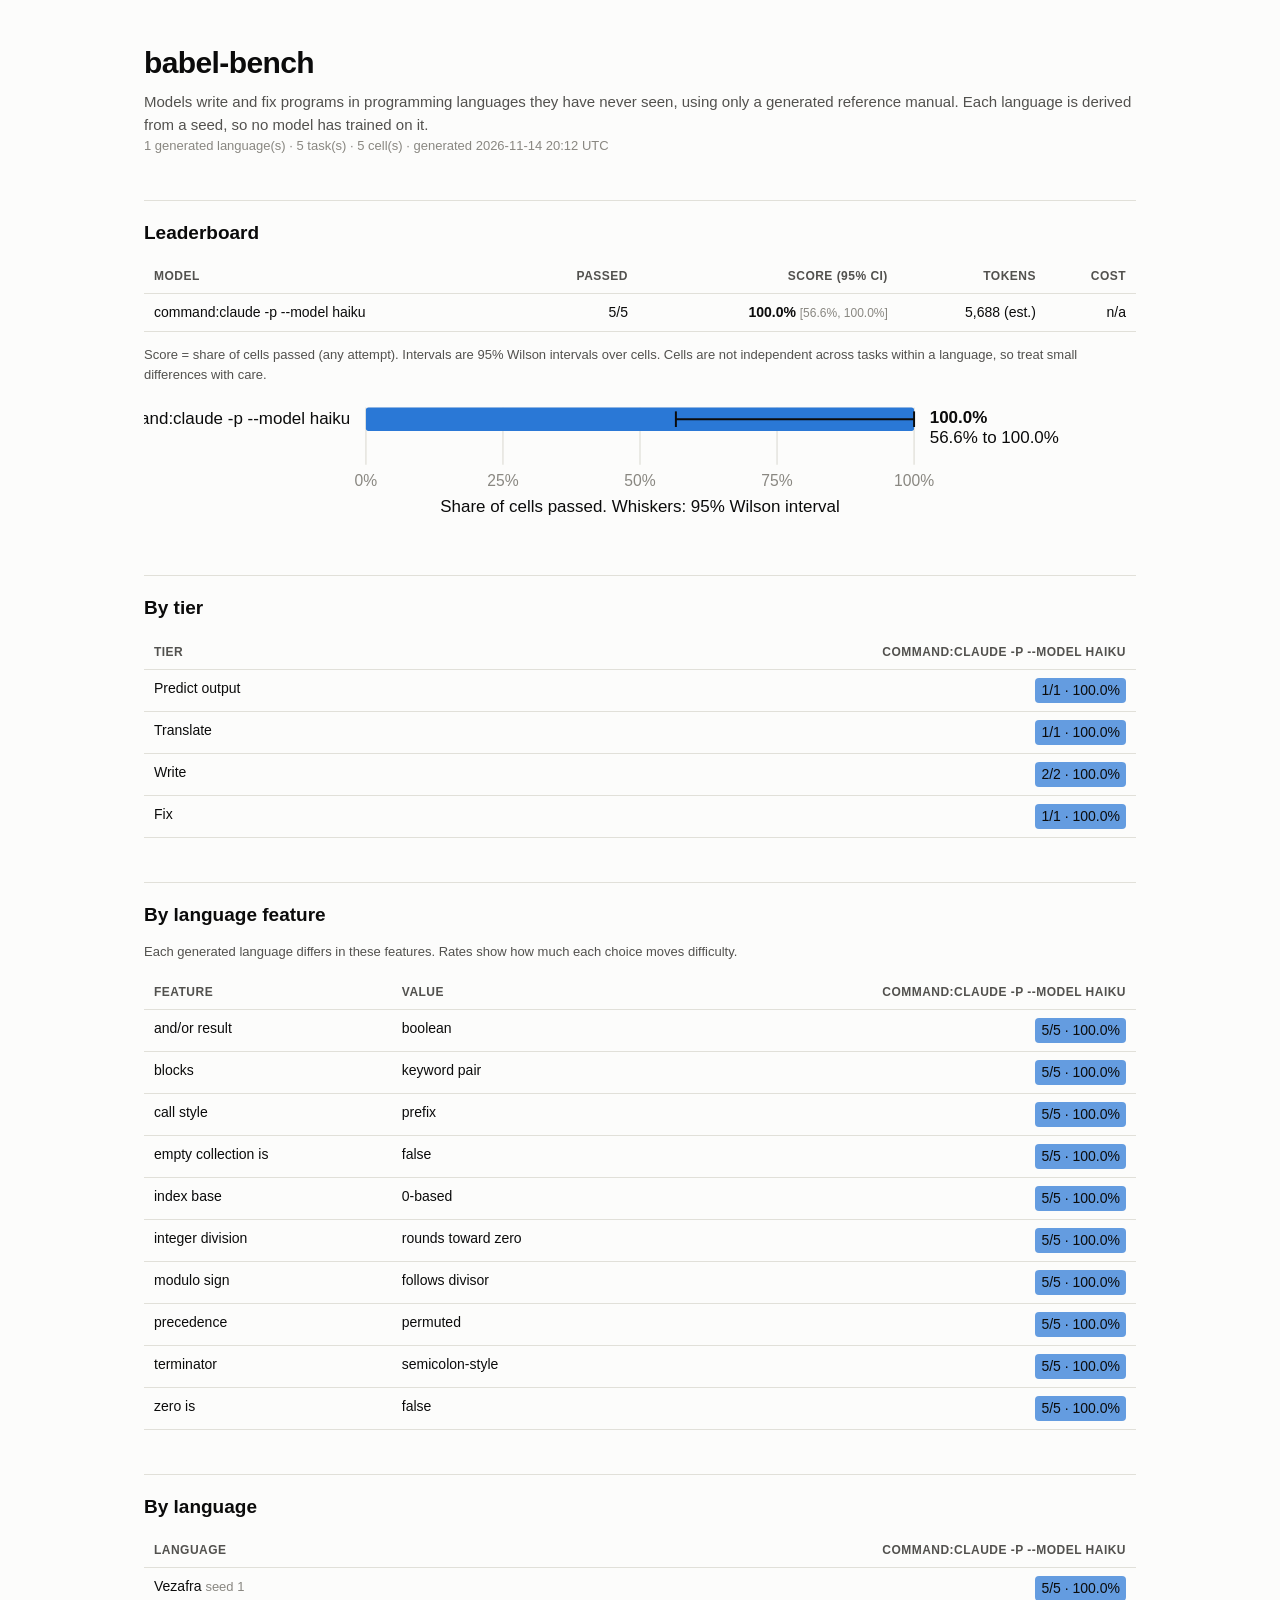
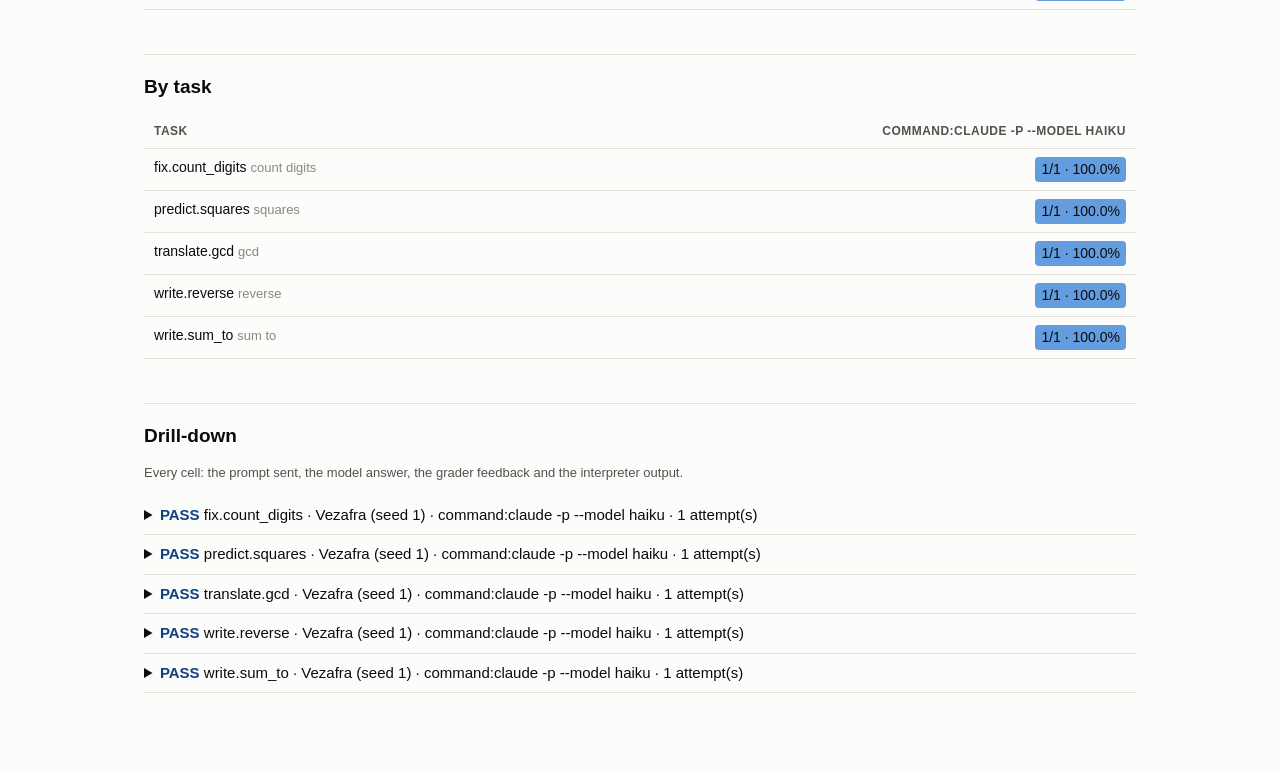
==== commit 4f80db87: "feat(report): titled pass-rate axis, direct values and legible intervals" ====
--- a/samples/haiku-sample/report.html
+++ b/samples/haiku-sample/report.html
@@ -3,10 +3,10 @@
 <meta name="viewport" content="width=device-width, initial-scale=1">
 <title>babel-bench report</title><style>
 :root { color-scheme: light; --surface:#fcfcfb; --ink:#0b0b0b; --ink2:#52514e; --muted:#898781;
-  --grid:#e1e0d9; --axis:#c3c2b7; --blue:#2a78d6; --blue-soft:#cde2fb; --blue-deep:#104281; }
+  --grid:#e1e0d9; --axis:#c3c2b7; --blue:#2a78d6; --blue-soft:#cde2fb; --blue-deep:#104281; --track:#efeee9; }
 @media (prefers-color-scheme: dark) { :root { color-scheme: dark; --surface:#1a1a19; --ink:#f0efec;
   --ink2:#c3c2b7; --muted:#898781; --grid:#2c2c2a; --axis:#383835; --blue:#3987e5; --blue-soft:#1c5cab;
-  --blue-deep:#9ec5f4; } }
+  --blue-deep:#9ec5f4; --track:#252523; } }
 * { box-sizing: border-box; }
 body { margin:0; background:var(--surface); color:var(--ink);
   font: 15px/1.5 -apple-system, BlinkMacSystemFont, "Helvetica Neue", Arial, sans-serif; }
@@ -27,20 +27,23 @@
 pre { background: rgba(0,0,0,0.04); padding: 10px 12px; border-radius: 6px; overflow-x: auto;
   font: 12.5px/1.45 ui-monospace, SFMono-Regular, Menlo, monospace; white-space: pre-wrap; }
 .note { color: var(--ink2); font-size: 13px; }
-svg text { font: 12px -apple-system, Helvetica, Arial, sans-serif; fill: var(--ink2); }
+svg text { font: 13px -apple-system, Helvetica, Arial, sans-serif; fill: var(--ink2); }
+svg rect.track { fill: var(--track); } svg rect.bar { fill: var(--blue); }
+svg line.whisker { stroke: var(--ink); stroke-width: 1.5; } svg line.gridline { stroke: var(--grid); }
+svg text.ink { fill: var(--ink); } svg text.muted { fill: var(--muted); font-size: 12px; }
 </style></head>
 <body><main>
 <h1>babel-bench</h1>
 <p class="lede">Models write and fix programs in programming languages they have never seen, using only a
 generated reference manual. Each language is derived from a seed, so no model has trained on it.</p>
 <p class="meta">1 generated language(s) &middot; 5 task(s) &middot;
-5 cell(s) &middot; generated 2026-11-14 19:35 UTC</p>
+5 cell(s) &middot; generated 2026-11-14 20:12 UTC</p>
 
 <h2>Leaderboard</h2>
 <table><thead><tr><th>Model</th><th class='num'>Passed</th><th class='num'>Score (95% CI)</th><th class='num'>Tokens</th><th class='num'>Cost</th></tr></thead><tbody><tr><td>command:claude -p --model haiku</td><td class='num'>5/5</td><td class='num'><strong>100.0%</strong> <span class='ci'>[56.6%, 100.0%]</span></td><td class='num'>5,688 (est.)</td><td class='num'>n/a</td></tr></tbody></table>
 <p class="note">Score = share of cells passed (any attempt). Intervals are 95% Wilson intervals over cells.
 Cells are not independent across tasks within a language, so treat small differences with care.</p>
-<svg xmlns="http://www.w3.org/2000/svg" viewBox="0 0 760 74" width="100%" role="img" aria-label="Pass rate per model with 95% Wilson intervals"><line x1="150.0" x2="150.0" y1="14" y2="62" stroke="var(--grid)"/><text x="150.0" y="72" text-anchor="middle">0%</text><line x1="280.0" x2="280.0" y1="14" y2="62" stroke="var(--grid)"/><text x="280.0" y="72" text-anchor="middle">25%</text><line x1="410.0" x2="410.0" y1="14" y2="62" stroke="var(--grid)"/><text x="410.0" y="72" text-anchor="middle">50%</text><line x1="540.0" x2="540.0" y1="14" y2="62" stroke="var(--grid)"/><text x="540.0" y="72" text-anchor="middle">75%</text><line x1="670.0" x2="670.0" y1="14" y2="62" stroke="var(--grid)"/><text x="670.0" y="72" text-anchor="middle">100%</text><text x="140" y="33" text-anchor="end">command:claude -p --model haiku</text><rect x="150" y="20" width="520" height="18" fill="var(--grid)" rx="3"/><rect x="150" y="20" width="520.0" height="18" fill="var(--blue)" rx="3"/><line x1="444.1" x2="670.0" y1="29" y2="29" stroke="var(--ink)" stroke-width="1.5"/><text x="680" y="33">100.0%</text></svg>
+<svg xmlns="http://www.w3.org/2000/svg" viewBox="0 0 760 98" width="100%" role="img" aria-label="Pass rate per model with 95% Wilson intervals"><line x1="170.0" x2="170.0" y1="8" y2="52" class="gridline"/><text class="muted" x="170.0" y="68" text-anchor="middle">0%</text><line x1="275.0" x2="275.0" y1="8" y2="52" class="gridline"/><text class="muted" x="275.0" y="68" text-anchor="middle">25%</text><line x1="380.0" x2="380.0" y1="8" y2="52" class="gridline"/><text class="muted" x="380.0" y="68" text-anchor="middle">50%</text><line x1="485.0" x2="485.0" y1="8" y2="52" class="gridline"/><text class="muted" x="485.0" y="68" text-anchor="middle">75%</text><line x1="590.0" x2="590.0" y1="8" y2="52" class="gridline"/><text class="muted" x="590.0" y="68" text-anchor="middle">100%</text><text class="ink" x="158" y="17.0" text-anchor="end" dominant-baseline="middle">command:claude -p --model haiku</text><rect x="170" y="8" width="420" height="18" class="track" rx="2"/><rect x="170" y="8" width="420.0" height="18" class="bar" rx="2"/><line x1="407.5" x2="590.0" y1="17.0" y2="17.0" class="whisker"/><line x1="407.5" x2="407.5" y1="11.0" y2="23.0" class="whisker"/><line x1="590.0" x2="590.0" y1="11.0" y2="23.0" class="whisker"/><text class="ink" x="602" y="17.0" dominant-baseline="middle"><tspan font-weight="600">100.0%</tspan><tspan class="muted" x="602" dy="15">56.6% to 100.0%</tspan></text><text class="ink" x="380.0" y="88" text-anchor="middle">Share of cells passed. Whiskers: 95% Wilson interval</text></svg>
 
 <h2>By tier</h2>
 <table><thead><tr><th>Tier</th><th class='num'>command:claude -p --model haiku</th></tr></thead><tbody><tr><td>Predict output</td><td class='num'><span class="cell" style="background:rgba(42,120,214,0.72)">1/1 &middot; 100.0%</span></td></tr><tr><td>Translate</td><td class='num'><span class="cell" style="background:rgba(42,120,214,0.72)">1/1 &middot; 100.0%</span></td></tr><tr><td>Write</td><td class='num'><span class="cell" style="background:rgba(42,120,214,0.72)">2/2 &middot; 100.0%</span></td></tr><tr><td>Fix</td><td class='num'><span class="cell" style="background:rgba(42,120,214,0.72)">1/1 &middot; 100.0%</span></td></tr></tbody></table>
